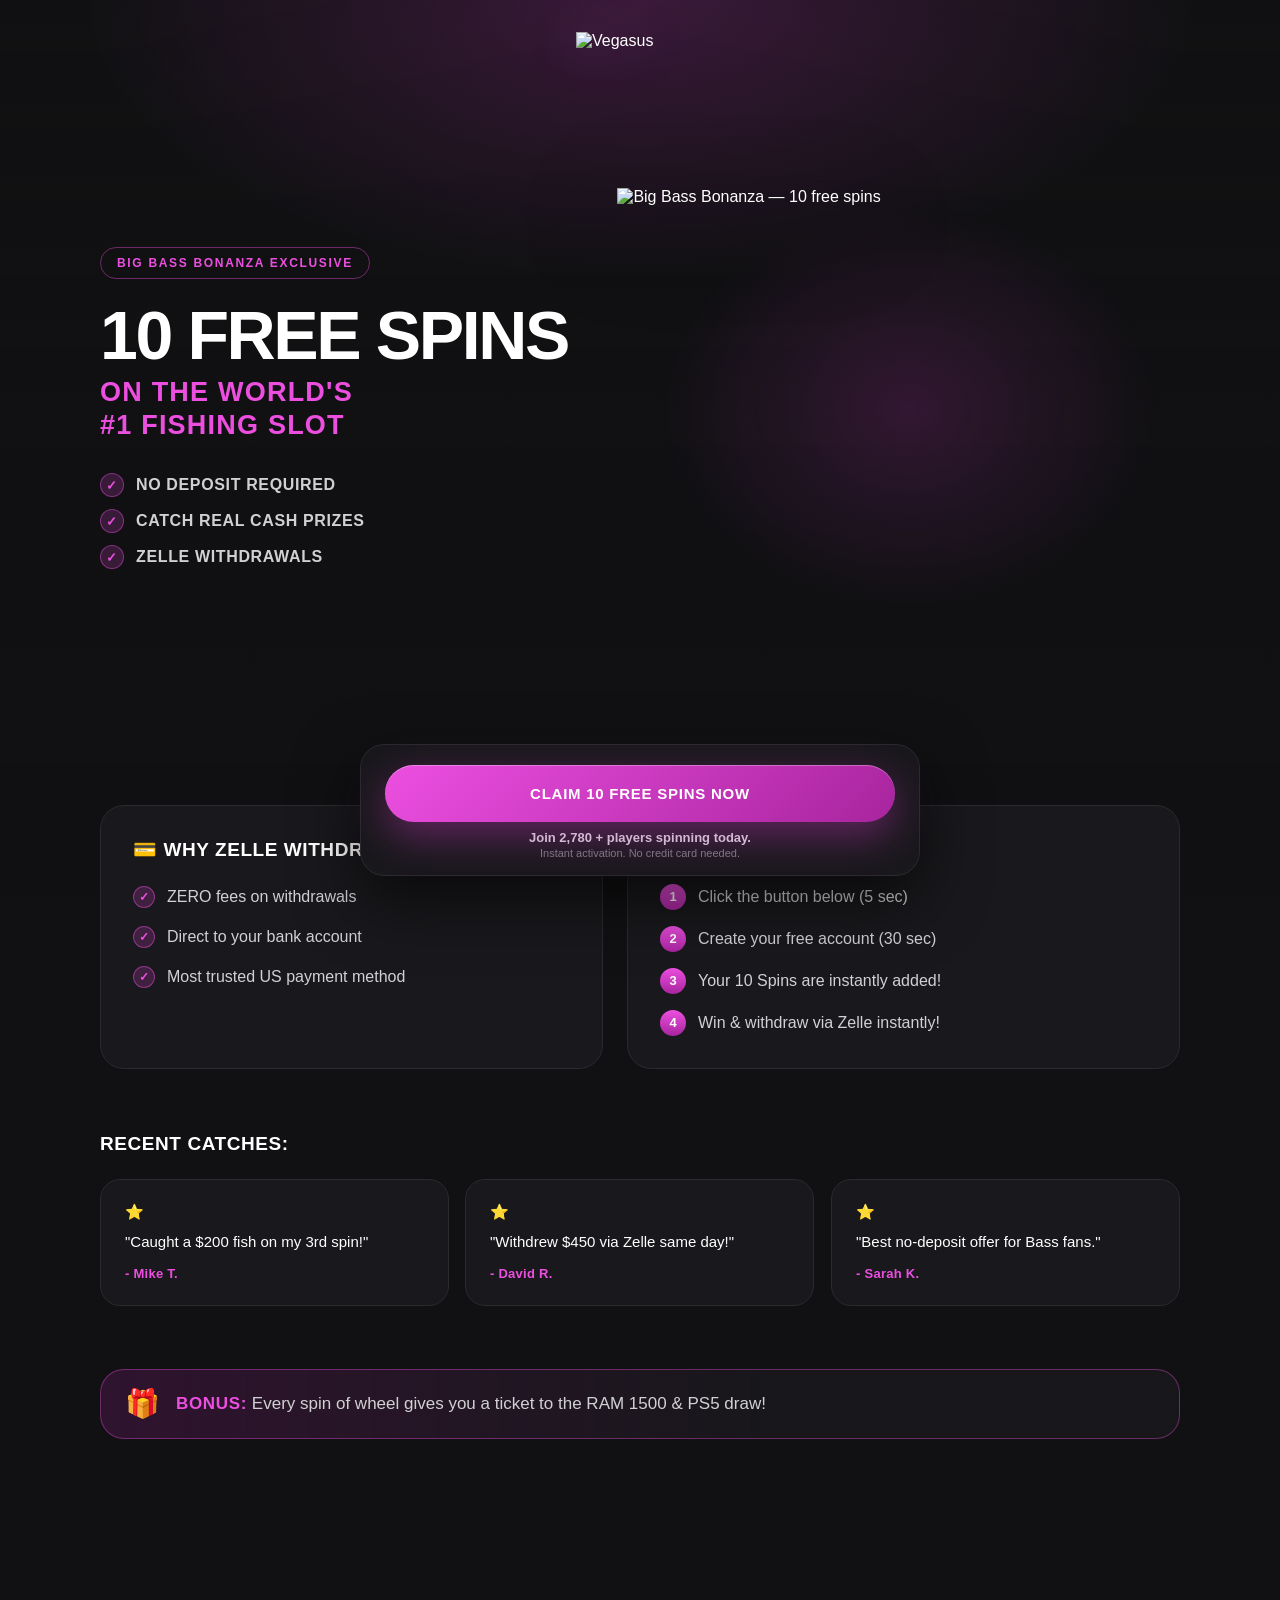
==== index.html @ 49f94af0 "Add files via upload" ====
<!DOCTYPE html>
<html lang="en">
<head>
<meta charset="utf-8">
<meta name="viewport" content="width=device-width, initial-scale=1, viewport-fit=cover">
<title>10 Free Spins on the World's #1 Fishing Slot | Vegasus</title>
<meta name="description" content="No deposit required. Catch real cash prizes. Zelle withdrawals.">
<meta property="og:title" content="10 Free Spins on the World's #1 Fishing Slot">
<meta property="og:description" content="No deposit required. Catch real cash prizes.">
<meta property="og:type" content="website">
<link rel="stylesheet" href="styles.css">
</head>
<body>

<div class="wrap">

  <header class="site-head">
    <img src="assets/logo.webp" alt="Vegasus" width="444" height="176">
  </header>

  <section class="hero" id="hero">
    <div>
      <span class="tag hero-in">BIG BASS BONANZA EXCLUSIVE</span>
      <h1 class="hero-in">
        <span class="h-lead">10 FREE SPINS</span>
        <span class="h-sub">ON THE WORLD'S #1 FISHING SLOT</span>
      </h1>
      <div class="ticks hero-in">
        <p class="tick"><span>✓</span><span>NO DEPOSIT REQUIRED</span></p>
        <p class="tick"><span>✓</span><span>CATCH REAL CASH PRIZES</span></p>
        <p class="tick"><span>✓</span><span>ZELLE WITHDRAWALS</span></p>
      </div>
    </div>
    <div class="hero-art hero-in">
      <img src="assets/hero.webp" alt="Big Bass Bonanza — 10 free spins" width="1400" height="1055">
    </div>
  </section>

  <section class="panels reveal">
    <div class="panel">
      <h2>💳 WHY ZELLE WITHDRAWALS ROCK:</h2>
      <ul class="check stagger">
        <li><span>✓</span><span>ZERO fees on withdrawals</span></li>
        <li><span>✓</span><span>Direct to your bank account</span></li>
        <li><span>✓</span><span>Most trusted US payment method</span></li>
      </ul>
    </div>
    <div class="panel">
      <h2>HOW TO CLAIM:</h2>
      <ol class="steps stagger">
        <li>Click the button below (5 sec)</li>
        <li>Create your free account (30 sec)</li>
        <li>Your 10 Spins are instantly added!</li>
        <li>Win &amp; withdraw via Zelle instantly!</li>
      </ol>
    </div>
  </section>

  <section class="wins reveal">
    <h2>RECENT CATCHES:</h2>
    <div class="win-grid stagger">
      <div class="win">
        <span class="star">⭐</span>
        <q>"Caught a $200 fish on my 3rd spin!"</q>
        <span class="who">- Mike T.</span>
      </div>
      <div class="win">
        <span class="star">⭐</span>
        <q>"Withdrew $450 via Zelle same day!"</q>
        <span class="who">- David R.</span>
      </div>
      <div class="win">
        <span class="star">⭐</span>
        <q>"Best no-deposit offer for Bass fans."</q>
        <span class="who">- Sarah K.</span>
      </div>
    </div>
  </section>

  <section class="bonus reveal">
    <span class="bonus-icon">🎁</span>
    <p><strong>BONUS:</strong> Every spin of wheel gives you a ticket to the RAM 1500 &amp; PS5 draw!</p>
  </section>

</div>

<div class="sticky" id="sticky">
  <a class="cta" id="mainCta" href="https://vegasus.bet/?ref=fs10" rel="noopener">CLAIM 10 FREE SPINS NOW</a>
  <div class="trust">
    <span class="join">Join 2,780 + players spinning today.</span>
    <span class="fine">Instant activation. No credit card needed.</span>
  </div>
</div>

<script src="script.js"></script>
</body>
</html>
---- styles.css ----
@font-face{
  font-family:"Geist";
  src:url("assets/fonts/Geist-Variable.woff2") format("woff2");
  font-weight:100 900;
  font-style:normal;
  font-display:swap;
}
/* ============================================================
   VEGASUS — BIG BASS BONANZA OFFER
   Vegasus dark base. Brand magenta throughout. The candy lean comes
   from rounder corners and softer rhythm, not from a new hue.
   ============================================================ */
:root{
  /* Neutrals — Vegasus library */
  --n-0:#ffffff;  --n-100:#d1d1d4; --n-200:#c8c8c9; --n-300:#a4a4a4;
  --n-400:#7a7b80; --n-500:#5a5b60; --n-600:#3d3e43; --n-700:#2b2a2f;
  --n-800:#19181c; --n-900:#111113;

  /* Brand — Vegasus library */
  --brand-0:#fff2fe;  --brand-400:#ec4fe0; --brand-500:#e23ed7;
  --brand-700:#a8249e; --brand-800:#7f1b78; --brand-900:#571253;


  /* Spacing — 4pt */
  --s-1:4px;  --s-2:8px;  --s-3:12px; --s-4:16px; --s-5:20px;
  --s-6:24px; --s-8:32px; --s-10:40px; --s-12:48px; --s-16:64px; --s-20:80px;

  /* Radius — rounder than the slot page, this carries the candy lean */
  --r-2:8px; --r-3:12px; --r-4:16px; --r-5:20px; --r-6:24px; --r-full:999px;

  --ease:cubic-bezier(0.16,1,0.3,1);
  --maxw:1120px;

  /* vertical space the hero can't use: wrap padding + logo + its margin,
     then the floating CTA parked at the bottom */
  --head-h:96px;
  --cta-h:170px;
}

*{box-sizing:border-box;margin:0;padding:0}

html{ overflow-x:clip }

body{
  font-family:"Geist",sans-serif;
  background:var(--n-900);
  color:var(--n-0);
  -webkit-font-smoothing:antialiased;
  overflow-x:hidden;
}

/* background art, fixed so the page scrolls over it */
body::before{
  content:"";
  position:fixed; inset:0; z-index:-2;
  background:url("assets/bg.webp") center/cover no-repeat;
}
body::after{
  content:"";
  position:fixed; inset:0; z-index:-1;
  background:
    radial-gradient(70% 50% at 50% 0%, rgba(226,62,215,.20) 0%, transparent 62%),
    linear-gradient(180deg, rgba(17,17,19,.55) 0%, rgba(17,17,19,.88) 46%, rgba(17,17,19,.97) 100%);
}

.wrap{
  max-width:var(--maxw);
  margin-inline:auto;
  padding:var(--s-8) var(--s-5) 200px;
}

/* ---------- Header ---------- */
.site-head{ display:flex; justify-content:center; margin-bottom:var(--s-2) }
.site-head img{
  width:clamp(100px,10vw,132px); height:auto; display:block;
  filter:drop-shadow(0 0 24px rgba(226,62,215,.34));
}

/* ---------- Hero ---------- */
.hero{
  display:grid;
  grid-template-columns:1fr 1.1fr;
  gap:var(--s-12);
  align-items:center;
  align-content:center;
  min-height:calc(100svh - var(--head-h) - var(--cta-h));
  margin-bottom:var(--s-20);
}
.tag{
  display:inline-flex; align-items:center;
  font-size:12px; font-weight:700;
  letter-spacing:.14em;
  color:var(--brand-400);
  padding:var(--s-2) var(--s-4);
  border:1px solid rgba(236,79,224,.42);
  border-radius:var(--r-full);
  margin-bottom:var(--s-6);
}
h1{
  display:flex; flex-direction:column; gap:var(--s-2);
  margin-bottom:var(--s-8);
}
.h-lead{
  font-size:clamp(40px,6vw,68px);
  font-weight:800;
  line-height:.96;
  letter-spacing:-0.035em;
  white-space:nowrap;
}
.h-sub{
  font-size:clamp(18px,2.35vw,27px);
  font-weight:600;
  line-height:1.2;
  letter-spacing:.045em;
  color:var(--brand-400);
  text-wrap:balance;
}
.ticks{ display:flex; flex-direction:column; gap:var(--s-3) }
.tick{
  display:flex; align-items:center; gap:var(--s-3);
  font-size:clamp(14px,1.5vw,16px);
  font-weight:600;
  letter-spacing:.04em;
  color:var(--n-100);
}
.tick span:first-child{
  flex:0 0 auto;
  width:24px; height:24px;
  display:grid; place-items:center;
  border-radius:var(--r-full);
  background:rgba(236,79,224,.18);
  border:1px solid rgba(236,79,224,.45);
  color:var(--brand-400);
  font-size:13px; font-weight:700;
}

.hero-art{ position:relative; display:grid; place-items:center }
.hero-art::before{
  content:"";
  position:absolute; inset:-14%;
  border-radius:50%;
  background:radial-gradient(50% 50% at 50% 50%, rgba(226,62,215,.16) 0%, transparent 72%);
}
.hero-art img{
  position:relative;
  width:min(640px,108%); height:auto; display:block;
  filter:drop-shadow(0 24px 48px rgba(0,0,0,.6));
}

/* ---------- Panels ---------- */
.panels{
  display:grid;
  grid-template-columns:1fr 1.1fr;
  gap:var(--s-6);
  margin-bottom:var(--s-16);
  align-items:stretch;
}
.panel{
  background:var(--n-800);
  border:1px solid var(--n-700);
  border-radius:var(--r-6);
  padding:var(--s-8);
}
.panel h2{
  font-size:clamp(16px,1.8vw,19px);
  font-weight:700;
  letter-spacing:.03em;
  margin-bottom:var(--s-6);
}
.panel ul{ list-style:none; display:flex; flex-direction:column; gap:var(--s-4) }
.panel li{
  display:flex; align-items:baseline; gap:var(--s-3);
  font-size:clamp(14px,1.5vw,16px);
  line-height:1.5;
  color:var(--n-100);
}
.panel li::before{
  content:"";
  flex:0 0 auto;
  width:6px; height:6px;
  border-radius:var(--r-full);
  background:var(--brand-500);
  translate:0 -3px;
}
.panel p{
  font-size:clamp(14px,1.5vw,16px);
  line-height:1.6;
  color:var(--n-100);
}
.panel p + p{ margin-top:var(--s-3) }

/* ✓ list — same chip language as the hero ticks */
.panel ul.check li{ align-items:center; gap:var(--s-3) }
.panel ul.check li::before{ content:none }
.panel ul.check li > span:first-child{
  flex:0 0 auto;
  width:22px; height:22px;
  display:grid; place-items:center;
  border-radius:var(--r-full);
  background:rgba(236,79,224,.18);
  border:1px solid rgba(236,79,224,.45);
  color:var(--brand-400);
  font-size:12px; font-weight:700;
}

/* numbered steps */
.panel ol.steps{
  list-style:none;
  counter-reset:step;
  display:flex; flex-direction:column; gap:var(--s-4);
}
.panel ol.steps li{
  counter-increment:step;
  display:flex; align-items:center; gap:var(--s-3);
  font-size:clamp(14px,1.5vw,16px);
  line-height:1.5;
  color:var(--n-100);
}
.panel ol.steps li::before{
  content:counter(step);
  flex:0 0 auto;
  width:26px; height:26px;
  display:grid; place-items:center;
  border-radius:var(--r-full);
  background:linear-gradient(180deg, var(--brand-400) 0%, var(--brand-700) 100%);
  color:var(--n-0);
  font-size:13px; font-weight:700;
  translate:0 0;
  animation:none;
}

/* ---------- Bonus strip ---------- */
.bonus{
  display:flex; align-items:center; gap:var(--s-4);
  padding:var(--s-5) var(--s-6);
  border:1px solid rgba(236,79,224,.38);
  border-radius:var(--r-6);
  background:linear-gradient(90deg, rgba(127,27,120,.28) 0%, rgba(25,24,28,.9) 62%);
}
.bonus-icon{ font-size:28px; line-height:1; flex:0 0 auto }
.bonus p{
  font-size:clamp(14px,1.6vw,17px);
  line-height:1.5;
  color:var(--n-100);
}
.bonus strong{
  color:var(--brand-400);
  font-weight:700;
  letter-spacing:.04em;
}

/* ---------- Testimonials ---------- */
.wins{ margin-bottom:var(--s-16) }
.wins h2{
  font-size:clamp(16px,1.8vw,19px);
  font-weight:700;
  letter-spacing:.03em;
  margin-bottom:var(--s-6);
}
.win-grid{ display:grid; grid-template-columns:repeat(3,1fr); gap:var(--s-4) }
.win{
  background:var(--n-800);
  border:1px solid var(--n-700);
  border-radius:var(--r-5);
  padding:var(--s-6);
  display:flex; flex-direction:column; gap:var(--s-3);
}
.win .star{ font-size:15px; line-height:1 }
.win q{
  font-size:15px; line-height:1.5;
  color:var(--n-0);
  quotes:none;
}
.win .who{
  font-size:13px; font-weight:600;
  color:var(--brand-400);
  letter-spacing:.02em;
}

/* ---------- CTA ---------- */
.cta{
  display:inline-block;
  font-family:inherit;
  font-size:clamp(15px,1.7vw,18px);
  font-weight:700;
  letter-spacing:.05em;
  color:var(--n-0);
  text-decoration:none;
  padding:var(--s-5) clamp(28px,5vw,64px);
  border:0; border-radius:var(--r-full);
  cursor:pointer;
  background:linear-gradient(135deg, var(--brand-400) 0%, var(--brand-700) 100%);
  box-shadow:inset 0 1px 0 rgba(255,255,255,.3), 0 14px 40px rgba(226,62,215,.36);
  transition:translate .2s var(--ease), box-shadow .2s var(--ease);
}
.cta:hover{ translate:0 -2px; box-shadow:inset 0 1px 0 rgba(255,255,255,.34), 0 20px 52px rgba(226,62,215,.48) }
.cta:active{ translate:0 1px }
.cta:focus-visible{ outline:2px solid var(--brand-0); outline-offset:4px }

.trust{ margin-top:var(--s-6); display:flex; flex-direction:column; gap:var(--s-1) }
.trust .join{ font-size:15px; font-weight:600; color:var(--n-100) }
.trust .fine{ font-size:13px; color:var(--n-400) }

/* ---------- Pinned CTA ---------- */
/* Desktop: a centred floating panel. A full-width bar across 1512px would
   read as a cookie notice, and the button would stretch past a sane width. */
.sticky{
  position:fixed; left:50%; bottom:var(--s-6); z-index:40;
  width:min(560px, calc(100vw - 48px));
  padding:var(--s-5) var(--s-6) var(--s-4);
  background:var(--n-800);
  border:1px solid var(--n-700);
  border-radius:var(--r-6);
  box-shadow:0 24px 64px rgba(0,0,0,.62);
  translate:-50% 0;
  will-change:transform;
  backface-visibility:hidden;
  animation:rise .5s var(--ease) .25s both;
}
@keyframes rise{
  from{ opacity:0; translate:-50% calc(100% + var(--s-6)) }
  to  { opacity:1; translate:-50% 0 }
}
.sticky .cta{ display:block; width:100%; padding-inline:var(--s-4); font-size:15px; text-align:center }
.sticky .trust{ margin-top:var(--s-2); text-align:center; gap:2px }
.sticky .trust .join{ font-size:13px }
.sticky .trust .fine{ font-size:11px }

@media (max-width:880px){
  :root{ --head-h:76px; --cta-h:140px }
  .wrap{ padding:var(--s-6) var(--s-4) var(--s-8) }
  .site-head{ margin-bottom:var(--s-1) }
  .hero{
    grid-template-columns:1fr;
    gap:var(--s-4);
    min-height:calc(100svh - var(--head-h) - var(--cta-h));
    margin-bottom:var(--s-12);
    text-align:left;
  }
  .hero-art{ order:-1 }
  /* break out of the wrap padding so the art touches both edges */
  .hero-art{ margin-inline:calc(-1 * var(--s-4)) }
  .hero-art img{
    width:100%;
    max-height:38svh;
    object-fit:contain;
  }
  .hero-art::before{ inset:-4% 6% }
  .panels{ grid-template-columns:1fr; margin-bottom:var(--s-12) }
  .panel{ padding:var(--s-6) }
  .win-grid{ grid-template-columns:1fr }
  .bonus{ flex-direction:column; align-items:flex-start; gap:var(--s-3); padding:var(--s-5) }
  .wins{ margin-bottom:var(--s-12) }
  .sticky{
    left:0; bottom:0;
    width:100%;
    /* mobile browsers resize the viewport as the address bar collapses,
       which drags a plain fixed element with it. --vv holds the gap
       between the layout viewport and the real visible one. */
    bottom:var(--vv, 0px);
    translate:0 0;
    animation:rise-m .5s var(--ease) .25s both;
    padding:var(--s-3) var(--s-4) calc(var(--s-3) + env(safe-area-inset-bottom));
    border:0;
    border-top:1px solid var(--n-700);
    border-radius:0;
    background:var(--n-900);
    box-shadow:0 -12px 32px rgba(0,0,0,.5);
  }
  body{ padding-bottom:128px }
}

/* ---------- Motion ----------
   Everything rises on entry. Sections reveal as they scroll into view,
   handled by an observer that flips [data-in] on. Anything without JS
   still shows, because the visible state is the default and .reveal
   only hides once the script confirms it can animate. */
.js .reveal{
  opacity:0;
  translate:0 44px;
  scale:.97;
  transition:opacity .8s var(--ease), translate .8s var(--ease), scale .8s var(--ease);
}
.js .reveal[data-in="true"]{ opacity:1; translate:0 0; scale:1 }

/* stagger inside a group */
.js .reveal[data-in="true"] .stagger > *{
  animation:pop .7s var(--ease) both;
}
.js .reveal[data-in="true"] .stagger > *:nth-child(1){ animation-delay:.10s }
.js .reveal[data-in="true"] .stagger > *:nth-child(2){ animation-delay:.22s }
.js .reveal[data-in="true"] .stagger > *:nth-child(3){ animation-delay:.34s }
.js .reveal[data-in="true"] .stagger > *:nth-child(4){ animation-delay:.46s }
@keyframes pop{
  from{ opacity:0; translate:0 26px; scale:.96 }
  to  { opacity:1; translate:0 0; scale:1 }
}

/* hero pieces come in on load, in reading order */
.js .hero-in{ animation:rise-up 1s var(--ease) both }
.js .tag{ animation-delay:.08s }
.js h1{ animation-delay:.20s }
.js .ticks{ animation-delay:.34s }
.js .hero-art{ animation:art-in 1.2s var(--ease) .12s both }
@keyframes art-in{
  from{ opacity:0; translate:0 50px; scale:.88 }
  to  { opacity:1; translate:0 0; scale:1 }
}
/* the three ticks arrive one after another, from the left */
.js .ticks .tick{ animation:slide-in .7s var(--ease) both }
.js .ticks .tick:nth-child(1){ animation-delay:.46s }
.js .ticks .tick:nth-child(2){ animation-delay:.58s }
.js .ticks .tick:nth-child(3){ animation-delay:.70s }
@keyframes slide-in{
  from{ opacity:0; translate:-24px 0 }
  to  { opacity:1; translate:0 0 }
}
@keyframes rise-up{
  from{ opacity:0; translate:0 40px; scale:.96 }
  to  { opacity:1; translate:0 0; scale:1 }
}
.js .site-head img{ animation:rise-up .8s var(--ease) both }

/* the reel keeps breathing so the hero never sits dead */
.hero-art img{ animation:float 6s ease-in-out 1.2s infinite }
@keyframes float{
  0%,100%{ translate:0 0; rotate:0deg }
  50%    { translate:0 -18px; rotate:-1.2deg }
}
/* the glow behind it pulses on a different cycle, so the two never sync */
.hero-art::before{ animation:breathe 4.5s ease-in-out infinite }
@keyframes breathe{
  0%,100%{ opacity:.75; scale:1 }
  50%    { opacity:1;   scale:1.09 }
}

/* CTA: a slow glow, plus a sheen that sweeps across every few seconds */
.cta{ position:relative; overflow:hidden; isolation:isolate }
.cta::after{
  content:"";
  position:absolute; inset:0; z-index:1;
  background:linear-gradient(105deg, transparent 38%, rgba(255,255,255,.42) 50%, transparent 62%);
  translate:-120% 0;
  animation:sheen 4.5s var(--ease) 1.6s infinite;
}
@keyframes sheen{
  0%      { translate:-120% 0 }
  22%,100%{ translate:120% 0 }
}
.sticky{ animation:glow 3.4s ease-in-out infinite }
@keyframes glow{
  0%,100%{ box-shadow:0 24px 64px rgba(0,0,0,.62) }
  50%    { box-shadow:0 24px 64px rgba(0,0,0,.62), 0 0 42px rgba(226,62,215,.30) }
}

/* tag outline pulses gently */
.tag{ animation:tag-pulse 3s ease-in-out 1.4s infinite }
@keyframes tag-pulse{
  0%,100%{ border-color:rgba(236,79,224,.42); box-shadow:0 0 0 0 rgba(236,79,224,0) }
  50%    { border-color:rgba(236,79,224,.85); box-shadow:0 0 18px 0 rgba(236,79,224,.22) }
}

/* bullets and stars get a small life of their own */
.panel li::before{ animation:dot 2.8s ease-in-out infinite }
.panel li:nth-child(2)::before{ animation-delay:.35s }
.panel li:nth-child(3)::before{ animation-delay:.7s }
.panel li:nth-child(4)::before{ animation-delay:1.05s }
@keyframes dot{
  0%,100%{ scale:1;   opacity:.75 }
  50%    { scale:1.5; opacity:1 }
}
.win .star{ display:inline-block; animation:twinkle 3.2s ease-in-out infinite }
.win:nth-child(2) .star{ animation-delay:.5s }
.win:nth-child(3) .star{ animation-delay:1s }
@keyframes twinkle{
  0%,100%{ scale:1; rotate:0deg }
  50%    { scale:1.18; rotate:8deg }
}

/* ticks respond to the cursor */
.tick{ transition:translate .28s var(--ease) }
.tick:hover{ translate:6px 0 }
.tick span:first-child{ transition:background .28s var(--ease), scale .28s var(--ease) }
.tick:hover span:first-child{ background:rgba(236,79,224,.34); scale:1.12 }

/* panels and cards lift under the cursor */
.panel, .win{ transition:translate .35s var(--ease), border-color .35s var(--ease), box-shadow .35s var(--ease) }
.panel:hover, .win:hover{ box-shadow:0 18px 44px rgba(0,0,0,.45) }
.panel:hover, .win:hover{ translate:0 -6px; border-color:rgba(236,79,224,.42) }

@keyframes rise-m{
  from{ opacity:0; translate:0 100% }
  to  { opacity:1; translate:0 0 }
}

@media (prefers-reduced-motion:reduce){
  *{ transition:none !important; animation:none !important }
  .js .reveal{ opacity:1; translate:0 0 }
}
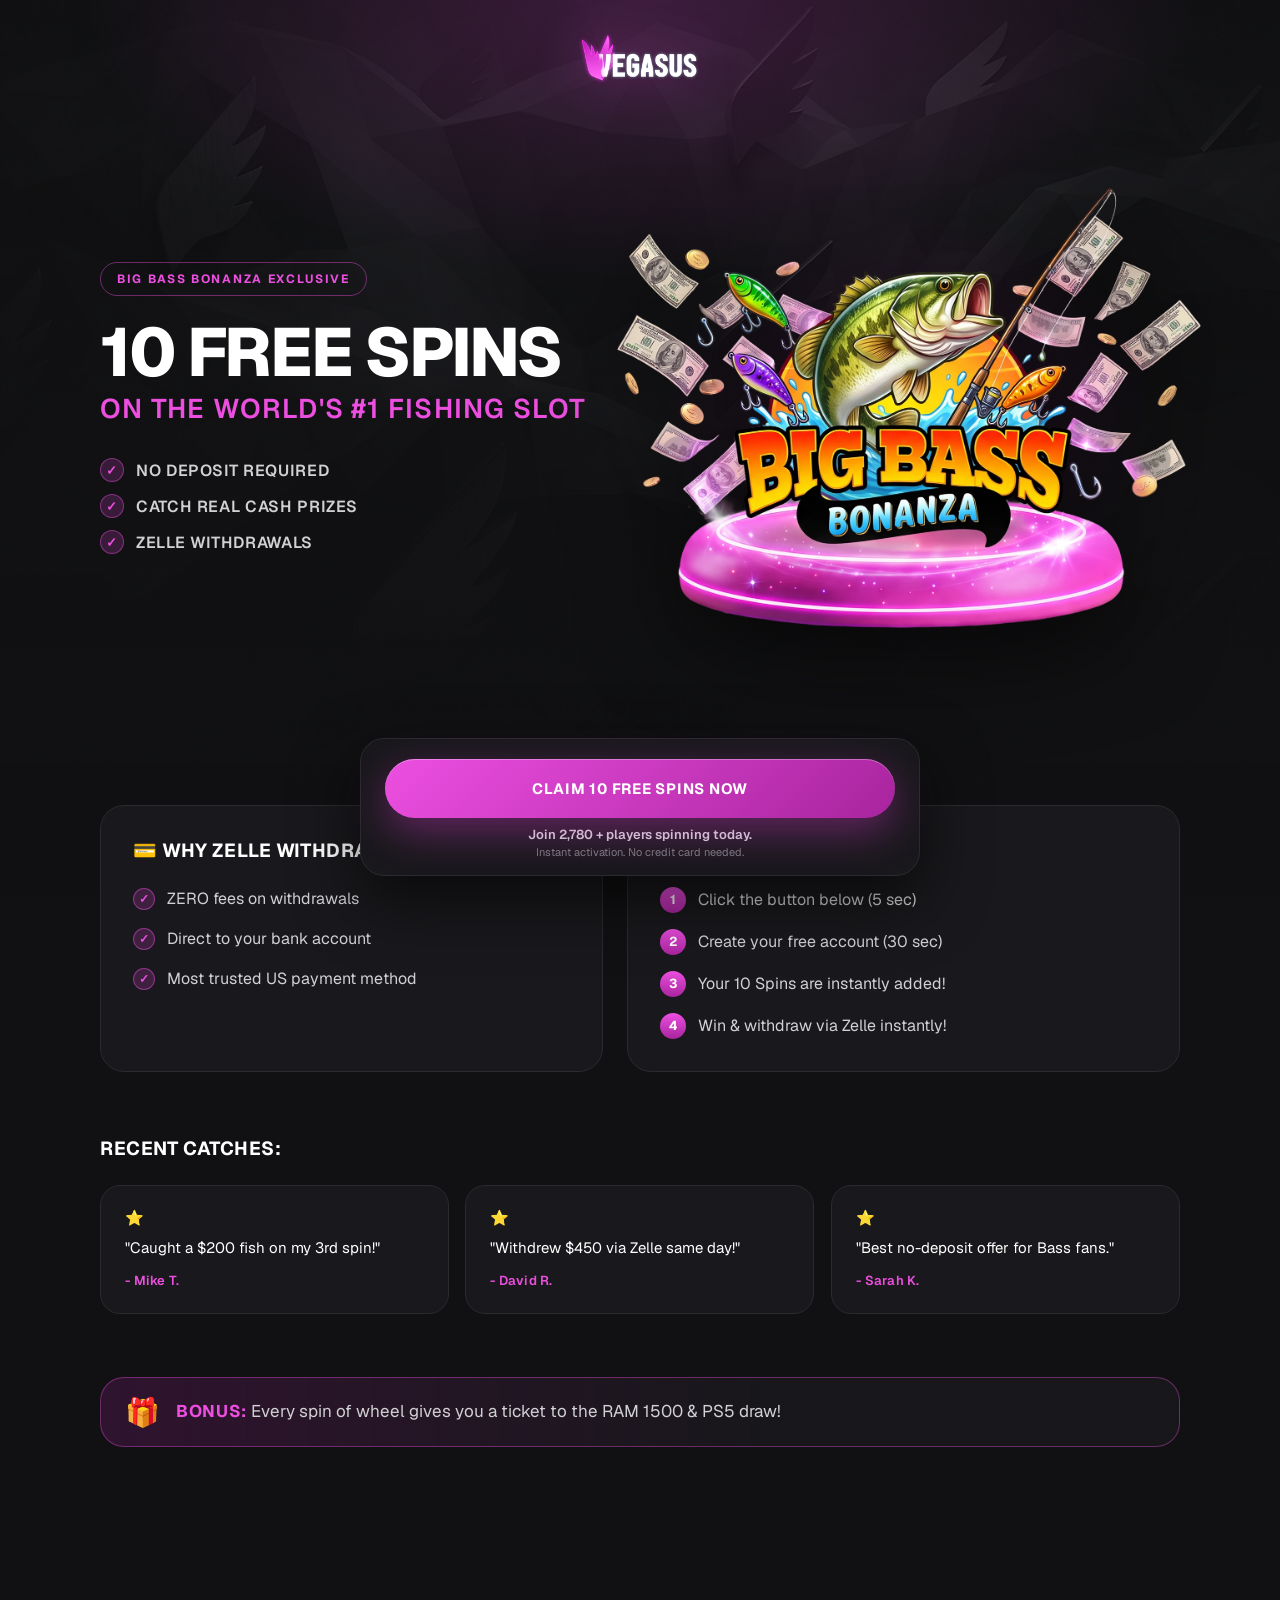
==== commit 4ac744c1: "Add files via upload" ====
--- a/index.html
+++ b/index.html
@@ -15,7 +15,7 @@
 <div class="wrap">
 
   <header class="site-head">
-    <img src="assets/logo.webp" alt="Vegasus" width="444" height="176">
+    <img src="[data-uri]" alt="Vegasus" width="444" height="176">
   </header>
 
   <section class="hero" id="hero">
@@ -32,7 +32,7 @@
       </div>
     </div>
     <div class="hero-art hero-in">
-      <img src="assets/hero.webp" alt="Big Bass Bonanza — 10 free spins" width="1400" height="1055">
+      <img src="[data-uri]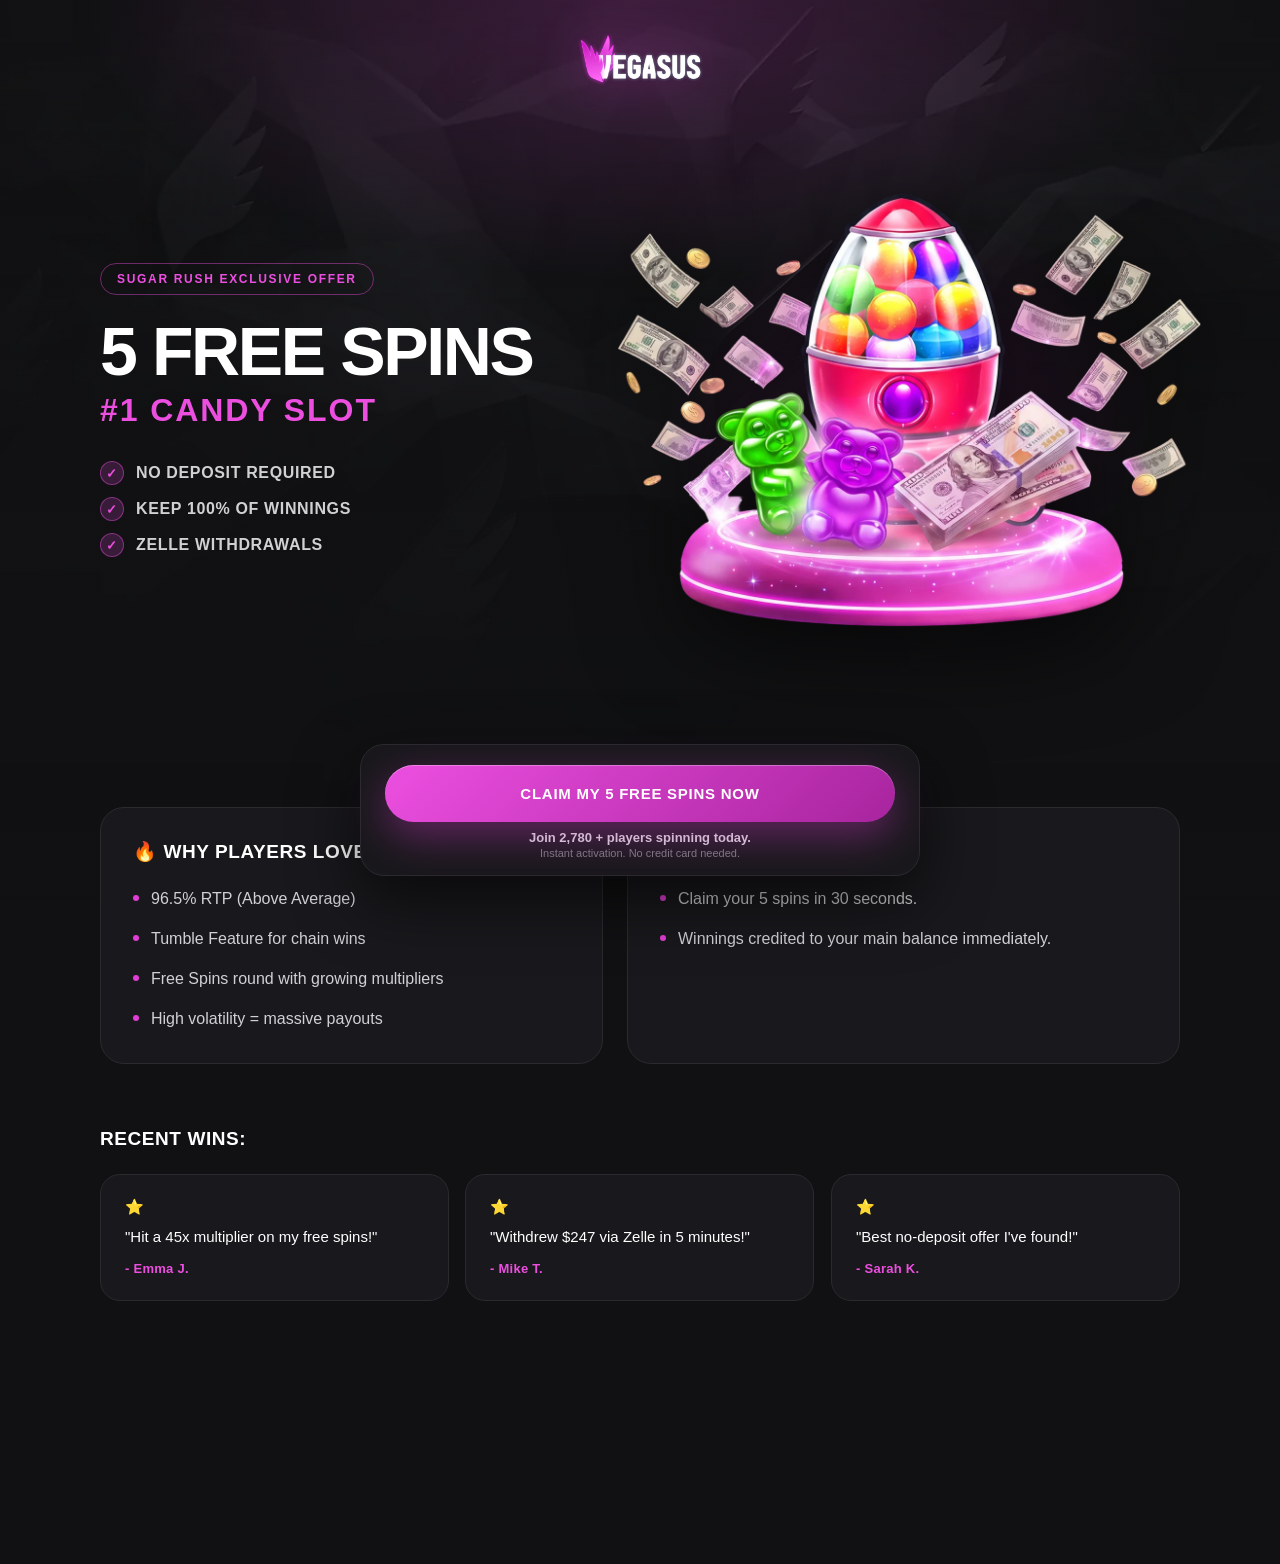
==== commit 38ee2918: "Add files via upload" ====
--- a/index.html
+++ b/index.html
@@ -3,10 +3,10 @@
 <head>
 <meta charset="utf-8">
 <meta name="viewport" content="width=device-width, initial-scale=1, viewport-fit=cover">
-<title>10 Free Spins on the World's #1 Fishing Slot | Vegasus</title>
-<meta name="description" content="No deposit required. Catch real cash prizes. Zelle withdrawals.">
-<meta property="og:title" content="10 Free Spins on the World's #1 Fishing Slot">
-<meta property="og:description" content="No deposit required. Catch real cash prizes.">
+<title>5 Free Spins on the #1 Candy Slot | Vegasus</title>
+<meta name="description" content="No deposit required. Keep 100% of winnings. Zelle withdrawals.">
+<meta property="og:title" content="5 Free Spins on the #1 Candy Slot">
+<meta property="og:description" content="No deposit required. Keep 100% of winnings.">
 <meta property="og:type" content="website">
 <link rel="stylesheet" href="styles.css">
 </head>
@@ -15,83 +15,106 @@
 <div class="wrap">
 
   <header class="site-head">
-    <img src="[data-uri]" alt="Vegasus" width="444" height="176">
+    <img src="[data-uri]" alt="Vegasus" width="1000" height="413">
   </header>
 
   <section class="hero" id="hero">
     <div>
-      <span class="tag hero-in">BIG BASS BONANZA EXCLUSIVE</span>
+      <span class="tag hero-in">SUGAR RUSH EXCLUSIVE OFFER</span>
       <h1 class="hero-in">
-        <span class="h-lead">10 FREE SPINS</span>
-        <span class="h-sub">ON THE WORLD'S #1 FISHING SLOT</span>
+        <span class="h-lead">5 FREE SPINS</span>
+        <span class="h-sub">#1 CANDY SLOT</span>
       </h1>
       <div class="ticks hero-in">
         <p class="tick"><span>✓</span><span>NO DEPOSIT REQUIRED</span></p>
-        <p class="tick"><span>✓</span><span>CATCH REAL CASH PRIZES</span></p>
+        <p class="tick"><span>✓</span><span>KEEP 100% OF WINNINGS</span></p>
         <p class="tick"><span>✓</span><span>ZELLE WITHDRAWALS</span></p>
       </div>
     </div>
     <div class="hero-art hero-in">
-      <img src="[data-uri]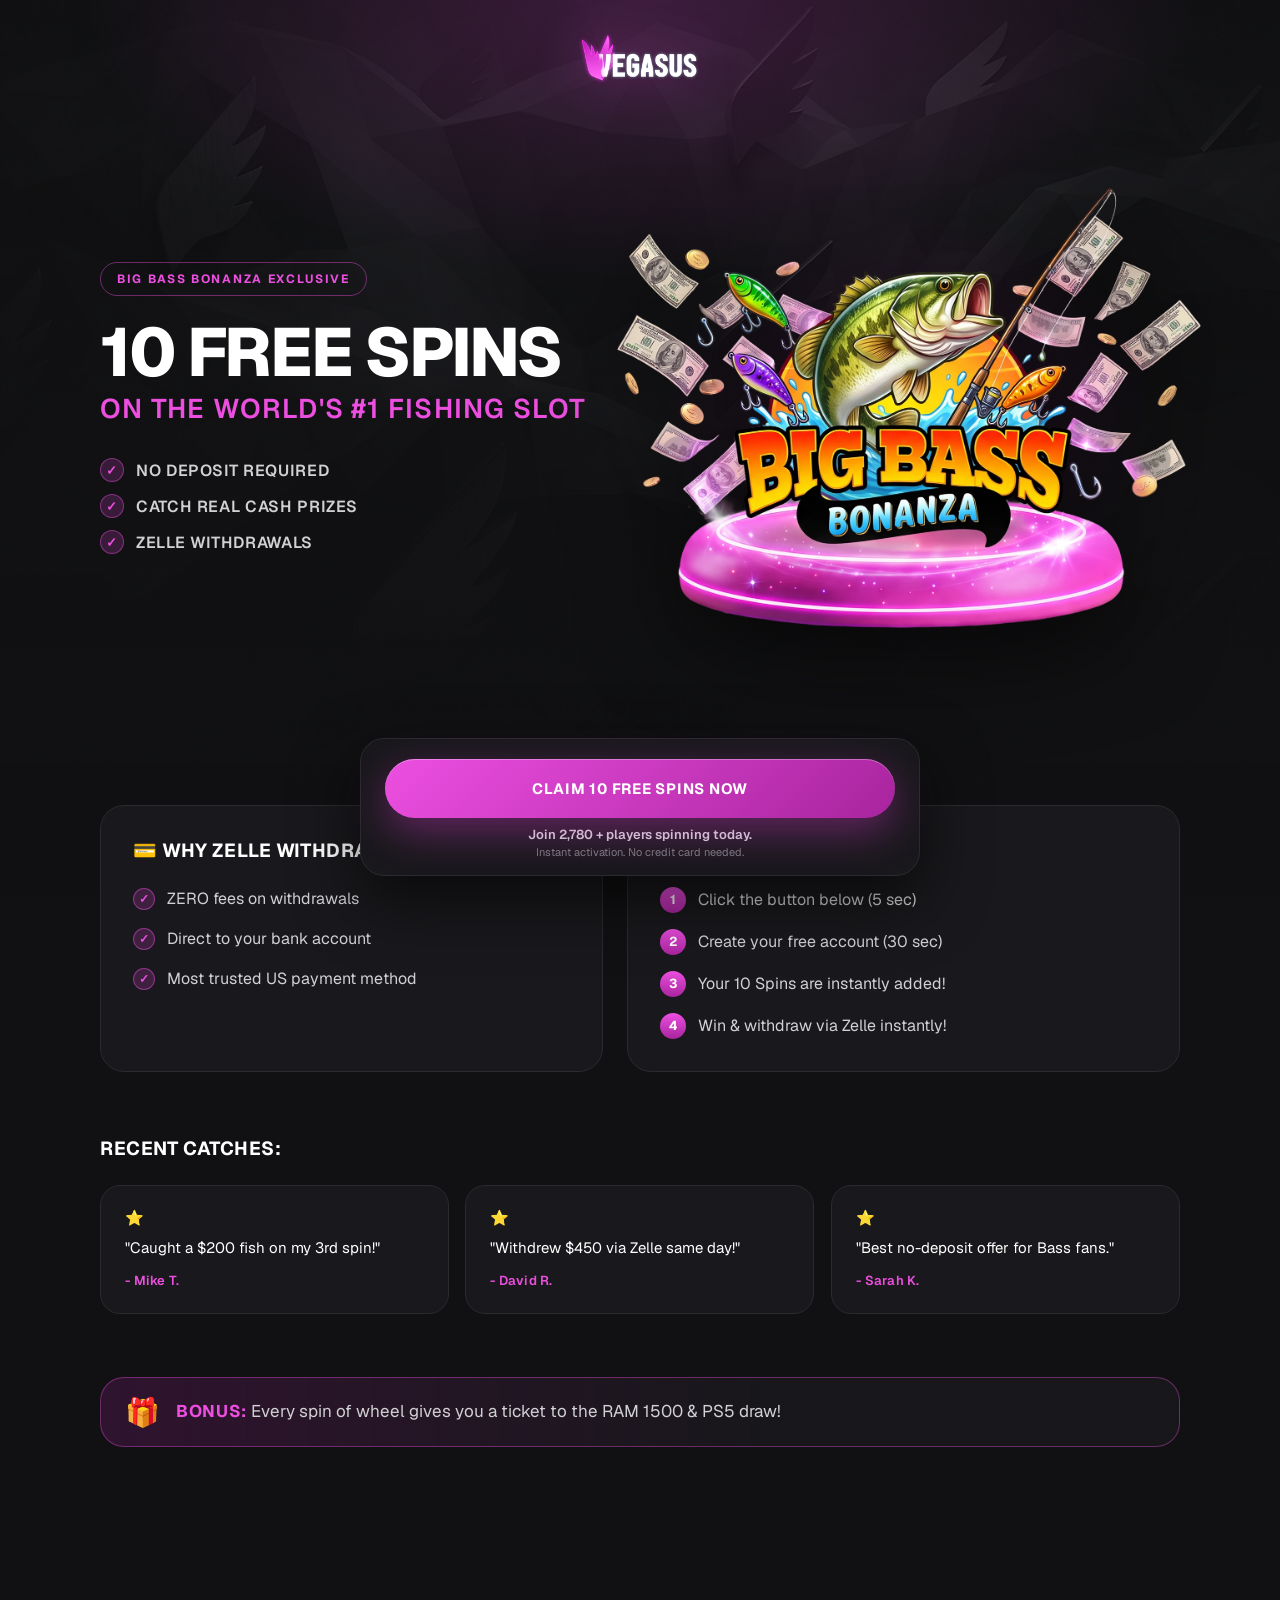
==== commit 46228a87: "Add files via upload" ====
--- a/index.html
+++ b/index.html
@@ -3,118 +3,146 @@
 <head>
 <meta charset="utf-8">
 <meta name="viewport" content="width=device-width, initial-scale=1, viewport-fit=cover">
-<title>5 Free Spins on the #1 Candy Slot | Vegasus</title>
-<meta name="description" content="No deposit required. Keep 100% of winnings. Zelle withdrawals.">
-<meta property="og:title" content="5 Free Spins on the #1 Candy Slot">
-<meta property="og:description" content="No deposit required. Keep 100% of winnings.">
+<title>10 Free Spins on the World's #1 Fishing Slot | Vegasus</title>
+<meta name="description" content="No deposit required. Catch real cash prizes. Zelle withdrawals.">
+<meta property="og:title" content="10 Free Spins on the World's #1 Fishing Slot">
+<meta property="og:description" content="No deposit required. Catch real cash prizes.">
 <meta property="og:type" content="website">
-<link rel="stylesheet" href="styles.css">
+<!-- иконка вкладки инлайном: иначе браузер сам просит /favicon.ico и получает 404 -->
+<link rel="icon" href="[data-uri]">
+<script>
+/* Единственный инлайн-скрипт: ставит класс до первой отрисовки, чтобы
+   вернувшийся не увидел вспышку первого экрана. Логика — в script.js. */
+(function(){try{
+  var p=new URLSearchParams(location.search);
+  if(p.has("reset")){localStorage.removeItem("vegasus_bb10_state");return;}
+  var s=JSON.parse(localStorage.getItem("vegasus_bb10_state")||"{}");
+  if(p.has("screen2")||s.clicked){
+    document.documentElement.className+=" s2-on";
+    /* иначе после F5 браузер вернёт прокрутку, и за модалкой окажется
+       низ лендинга вместо hero */
+    if("scrollRestoration" in history)history.scrollRestoration="manual";
+  }
+}catch(e){}})();
+</script>
+<link rel="stylesheet" href="styles.css?v=12">
 </head>
 <body>
 
 <div class="wrap">
 
   <header class="site-head">
-    <img src="[data-uri]" alt="Vegasus" width="1000" height="413">
+    <img src="[data-uri]" alt="Vegasus" width="444" height="176">
   </header>
 
   <section class="hero" id="hero">
     <div>
-      <span class="tag hero-in">SUGAR RUSH EXCLUSIVE OFFER</span>
+      <span class="tag hero-in">BIG BASS BONANZA EXCLUSIVE</span>
       <h1 class="hero-in">
-        <span class="h-lead">5 FREE SPINS</span>
-        <span class="h-sub">#1 CANDY SLOT</span>
+        <span class="h-lead">10 FREE SPINS</span>
+        <span class="h-sub">ON THE WORLD'S #1 FISHING SLOT</span>
       </h1>
       <div class="ticks hero-in">
         <p class="tick"><span>✓</span><span>NO DEPOSIT REQUIRED</span></p>
-        <p class="tick"><span>✓</span><span>KEEP 100% OF WINNINGS</span></p>
+        <p class="tick"><span>✓</span><span>CATCH REAL CASH PRIZES</span></p>
         <p class="tick"><span>✓</span><span>ZELLE WITHDRAWALS</span></p>
       </div>
     </div>
     <div class="hero-art hero-in">
-      <img src="[data-uri]